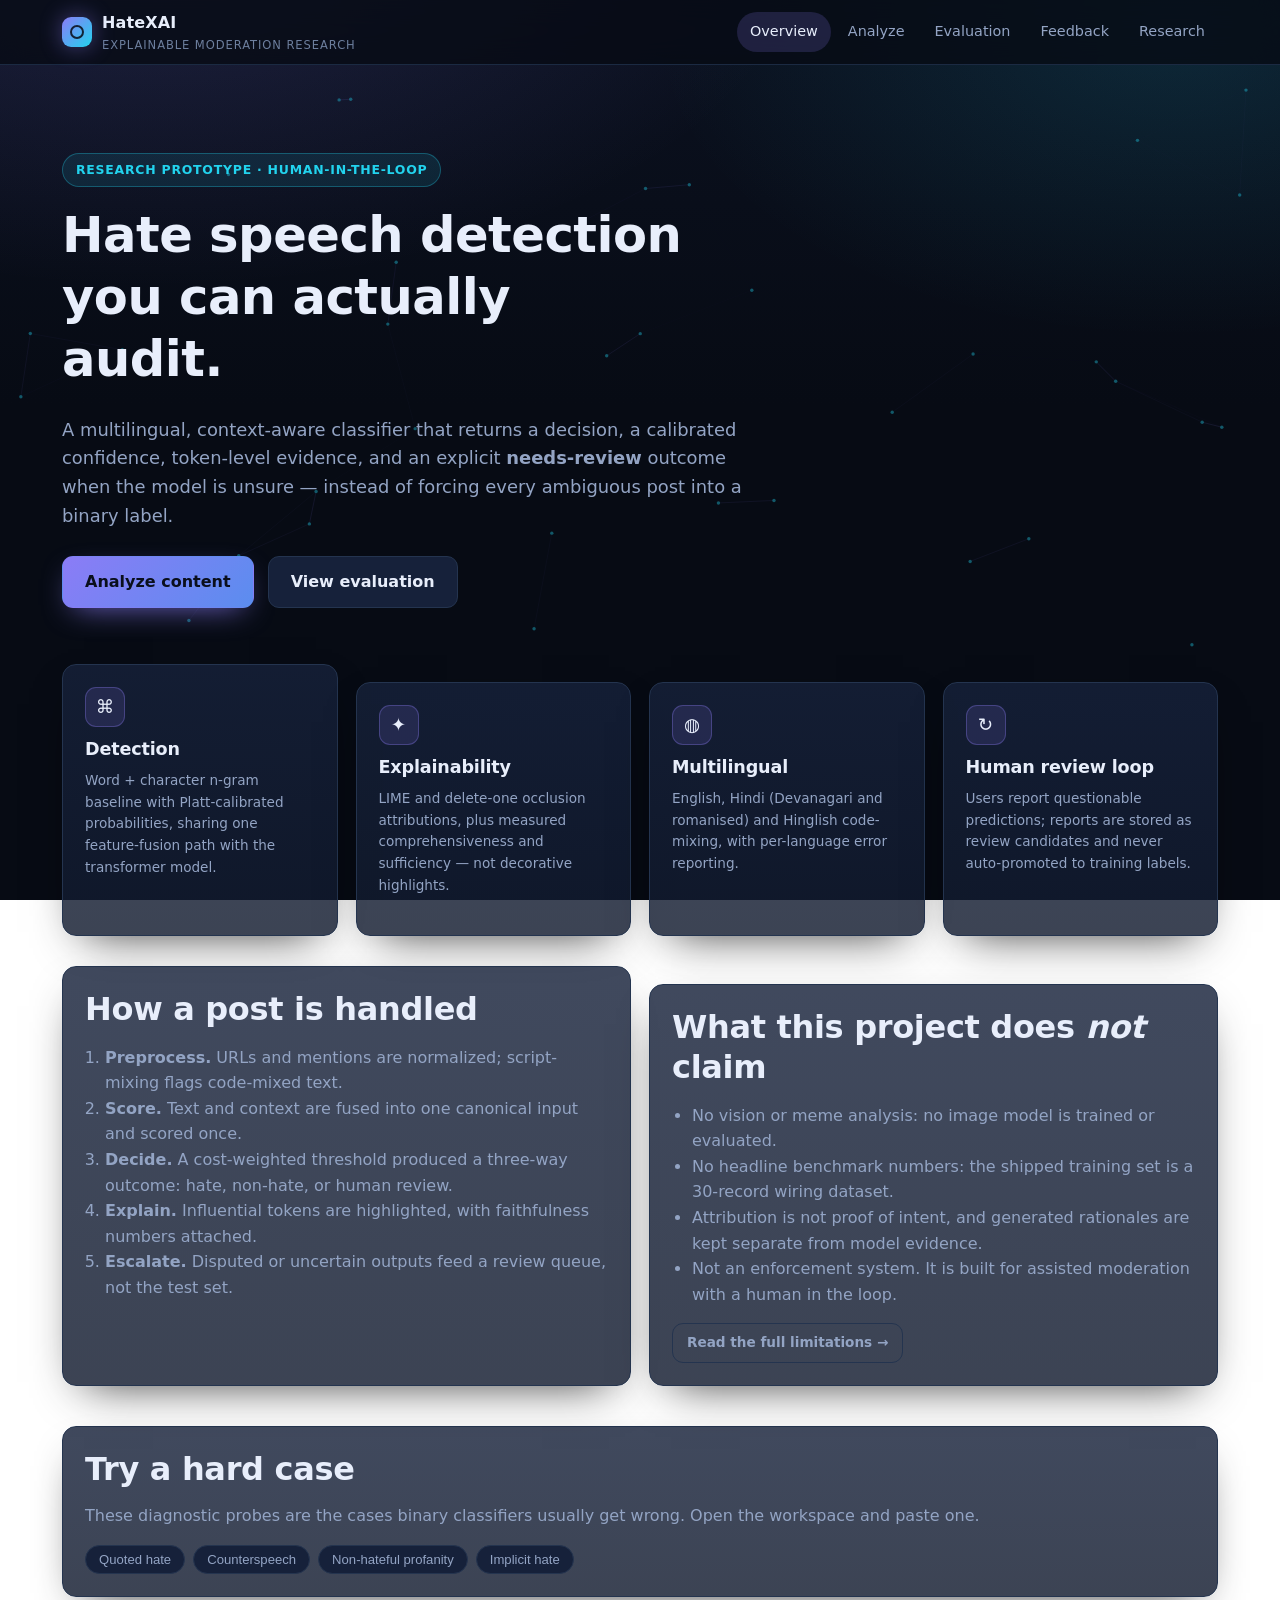
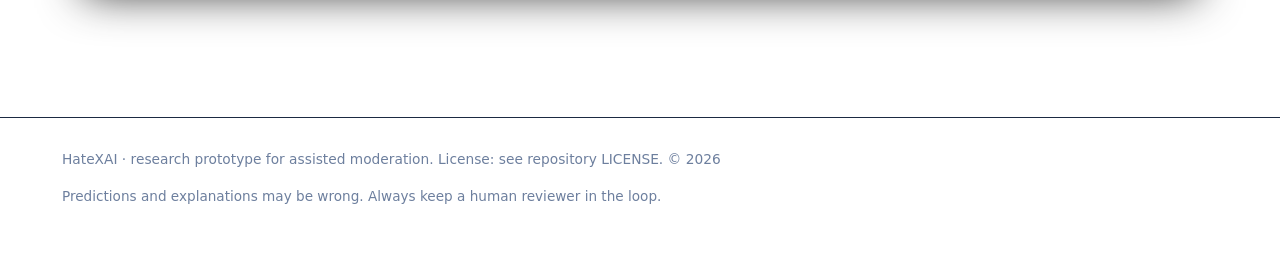
==== frontend/index.html @ 185dd2a1 "Add complete HateXAI project Co-authored-by: Copilot <223556219+Copilot@users.noreply.github.com>" ====
<!DOCTYPE html>
<html lang="en">
<head>
<meta charset="utf-8" />
<meta name="viewport" content="width=device-width, initial-scale=1" />
<title>HateXAI — Explainable Hate Speech Detection</title>
<meta name="description" content="Explainable, multilingual hate-speech detection with calibrated abstention and reward-optimized explanations." />
<link rel="stylesheet" href="css/styles.css" />
</head>
<body data-page="home">
<header class="site-header">
  <div class="container inner">
    <a class="brand" href="index.html">
      <span class="logo" aria-hidden="true"></span>
      <span>HateXAI <small>Explainable moderation research</small></span>
    </a>
    <nav class="nav" aria-label="Main">
      <a data-nav="home" href="index.html">Overview</a>
      <a data-nav="analyze" href="analyze.html">Analyze</a>
      <a data-nav="dashboard" href="dashboard.html">Evaluation</a>
      <a data-nav="feedback" href="feedback.html">Feedback</a>
      <a data-nav="research" href="research.html">Research</a>
    </nav>
  </div>
</header>

<main>
  <section class="hero">
    <canvas id="hero-canvas" class="hero-canvas" aria-hidden="true"></canvas>
    <div class="container">
      <span class="badge">Research prototype · human-in-the-loop</span>
      <h1>Hate speech detection you can actually audit.</h1>
      <p class="lead">
        A multilingual, context-aware classifier that returns a decision, a calibrated confidence,
        token-level evidence, and an explicit <strong>needs-review</strong> outcome when the model is unsure —
        instead of forcing every ambiguous post into a binary label.
      </p>
      <div class="hero-actions">
        <a class="btn btn-primary" href="analyze.html">Analyze content</a>
        <a class="btn btn-secondary" href="dashboard.html">View evaluation</a>
      </div>
    </div>
  </section>

  <section class="container" style="padding-bottom: 30px;">
    <div class="grid grid-4">
      <div class="card feature reveal">
        <div class="icon" aria-hidden="true">⌘</div>
        <h3>Detection</h3>
        <p class="muted small">Word + character n-gram baseline with Platt-calibrated probabilities, sharing one feature-fusion path with the transformer model.</p>
      </div>
      <div class="card feature reveal">
        <div class="icon" aria-hidden="true">✦</div>
        <h3>Explainability</h3>
        <p class="muted small">LIME and delete-one occlusion attributions, plus measured comprehensiveness and sufficiency — not decorative highlights.</p>
      </div>
      <div class="card feature reveal">
        <div class="icon" aria-hidden="true">◍</div>
        <h3>Multilingual</h3>
        <p class="muted small">English, Hindi (Devanagari and romanised) and Hinglish code-mixing, with per-language error reporting.</p>
      </div>
      <div class="card feature reveal">
        <div class="icon" aria-hidden="true">↻</div>
        <h3>Human review loop</h3>
        <p class="muted small">Users report questionable predictions; reports are stored as review candidates and never auto-promoted to training labels.</p>
      </div>
    </div>
  </section>

  <section class="container grid grid-2" style="padding-bottom: 40px;">
    <div class="card reveal">
      <div class="card-head"><h2 style="margin:0">How a post is handled</h2></div>
      <ol class="muted" style="padding-left: 20px;">
        <li><strong>Preprocess.</strong> URLs and mentions are normalized; script-mixing flags code-mixed text.</li>
        <li><strong>Score.</strong> Text and context are fused into one canonical input and scored once.</li>
        <li><strong>Decide.</strong> A cost-weighted threshold produced a three-way outcome: hate, non-hate, or human review.</li>
        <li><strong>Explain.</strong> Influential tokens are highlighted, with faithfulness numbers attached.</li>
        <li><strong>Escalate.</strong> Disputed or uncertain outputs feed a review queue, not the test set.</li>
      </ol>
    </div>
    <div class="card reveal">
      <div class="card-head"><h2 style="margin:0">What this project does <em>not</em> claim</h2></div>
      <ul class="muted" style="padding-left: 20px;">
        <li>No vision or meme analysis: no image model is trained or evaluated.</li>
        <li>No headline benchmark numbers: the shipped training set is a 30-record wiring dataset.</li>
        <li>Attribution is not proof of intent, and generated rationales are kept separate from model evidence.</li>
        <li>Not an enforcement system. It is built for assisted moderation with a human in the loop.</li>
      </ul>
      <a class="btn btn-ghost btn-sm" href="research.html">Read the full limitations →</a>
    </div>
  </section>

  <section class="container" style="padding-bottom: 50px;">
    <div class="card reveal">
      <div class="card-head"><h2 style="margin:0">Try a hard case</h2></div>
      <p class="muted">These diagnostic probes are the cases binary classifiers usually get wrong. Open the workspace and paste one.</p>
      <div class="chips" id="home-examples">
        <button class="chip" data-text="The poster said &quot;immigrants are vermin&quot; and the audience applauded. I am quoting it here because it should be condemned.">Quoted hate</button>
        <button class="chip" data-text="Anyone claiming that community are vermin is repeating a lie. Please stop sharing that meme.">Counterspeech</button>
        <button class="chip" data-text="Fuck, the build broke again five minutes before the demo.">Non-hateful profanity</button>
        <button class="chip" data-text="We should just make sure our kids go to a school with the right kind of children.">Implicit hate</button>
      </div>
    </div>
  </section>
</main>

<footer class="site-footer">
  <div class="container">
    <p>HateXAI · research prototype for assisted moderation. License: see repository LICENSE. © <span id="year"></span></p>
    <p class="small">Predictions and explanations may be wrong. Always keep a human reviewer in the loop.</p>
  </div>
</footer>

<script src="js/app.js"></script>
<script>
  // Forward a chosen example to the workspace.
  document.addEventListener("DOMContentLoaded", () => {
    document.querySelectorAll("#home-examples .chip").forEach((chip) => {
      chip.addEventListener("click", () => {
        sessionStorage.setItem("hatexai.prefill", chip.dataset.text || "");
        window.location.href = "analyze.html";
      });
    });
  });
</script>
</body>
</html>
---- frontend/css/styles.css ----
/* HateXAI frontend — design system
   Dark navy research dashboard, restrained violet/cyan accents, no frameworks. */

:root {
  --bg: #070b14;
  --bg-2: #0b1120;
  --panel: #111a2e;
  --panel-2: #16213a;
  --panel-3: #1b2942;
  --border: #24344f;
  --border-soft: #1b2a42;
  --text: #e8eefb;
  --muted: #93a4c4;
  --muted-2: #6d7f9e;
  --violet: #8b7cf6;
  --blue: #5b8def;
  --cyan: #22d3ee;
  --ok: #34d399;
  --warn: #f5b544;
  --danger: #f4587a;
  --hate: #ff5d7a;
  --radius: 14px;
  --radius-sm: 9px;
  --shadow: 0 18px 45px -22px rgba(0, 0, 0, 0.85);
  --maxw: 1200px;
  --font: "Inter", "Segoe UI", system-ui, -apple-system, "Helvetica Neue", Arial, sans-serif;
  --mono: "JetBrains Mono", "SFMono-Regular", Consolas, "Liberation Mono", monospace;
}

* { box-sizing: border-box; }

html { scroll-behavior: smooth; }

body {
  margin: 0;
  font-family: var(--font);
  color: var(--text);
  background:
    radial-gradient(1100px 600px at 12% -8%, rgba(139, 124, 246, 0.16), transparent 60%),
    radial-gradient(900px 520px at 92% 4%, rgba(34, 211, 238, 0.12), transparent 58%),
    linear-gradient(180deg, var(--bg-2), var(--bg) 45%);
  background-attachment: fixed;
  min-height: 100vh;
  line-height: 1.6;
  -webkit-font-smoothing: antialiased;
}

a { color: var(--cyan); text-decoration: none; }
a:hover { text-decoration: underline; }

h1, h2, h3, h4 { line-height: 1.25; margin: 0 0 .5em; font-weight: 650; letter-spacing: -0.01em; }
h1 { font-size: clamp(1.9rem, 4.4vw, 3.1rem); }
h2 { font-size: clamp(1.4rem, 2.6vw, 2rem); }
h3 { font-size: 1.1rem; }
p { margin: 0 0 1rem; }

.container { width: 100%; max-width: var(--maxw); margin: 0 auto; padding: 0 22px; }
.muted { color: var(--muted); }
.small { font-size: .85rem; }
.mono { font-family: var(--mono); }
.center { text-align: center; }
.stack > * + * { margin-top: 1rem; }
.hidden { display: none !important; }
.spacer { flex: 1; }

/* ---------- Header ---------- */
.site-header {
  position: sticky; top: 0; z-index: 40;
  backdrop-filter: blur(14px);
  background: rgba(7, 11, 20, 0.78);
  border-bottom: 1px solid var(--border-soft);
}
.site-header .inner { display: flex; align-items: center; gap: 18px; min-height: 64px; }
.brand { display: flex; align-items: center; gap: 10px; font-weight: 700; letter-spacing: .01em; color: var(--text); }
.brand:hover { text-decoration: none; }
.brand .logo {
  width: 30px; height: 30px; border-radius: 9px; flex: none;
  background: linear-gradient(135deg, var(--violet), var(--cyan));
  box-shadow: 0 0 22px rgba(139, 124, 246, .45);
  position: relative;
}
.brand .logo::after {
  content: ""; position: absolute; inset: 8px; border-radius: 50%;
  border: 2px solid rgba(7, 11, 20, .85);
}
.brand small { display: block; font-weight: 500; color: var(--muted-2); font-size: .72rem; letter-spacing: .08em; text-transform: uppercase; }
.nav { display: flex; gap: 4px; margin-left: auto; flex-wrap: wrap; }
.nav a {
  padding: 8px 13px; border-radius: 999px; color: var(--muted);
  font-size: .9rem; font-weight: 500; transition: color .18s, background .18s;
}
.nav a:hover { color: var(--text); background: rgba(139, 124, 246, .12); text-decoration: none; }
.nav a.active { color: var(--text); background: rgba(139, 124, 246, .18); }

/* ---------- Buttons ---------- */
.btn {
  display: inline-flex; align-items: center; justify-content: center; gap: 8px;
  padding: 12px 22px; border-radius: 11px; border: 1px solid transparent;
  font: inherit; font-weight: 600; cursor: pointer;
  transition: transform .14s ease, box-shadow .2s ease, background .2s ease, border-color .2s ease;
}
.btn:active { transform: translateY(1px); }
.btn-primary {
  background: linear-gradient(135deg, var(--violet), var(--blue));
  color: #0a0f1c; box-shadow: 0 10px 30px -12px rgba(139, 124, 246, .85);
}
.btn-primary:hover { box-shadow: 0 14px 38px -10px rgba(139, 124, 246, .95); transform: translateY(-1px); }
.btn-secondary { background: var(--panel-2); color: var(--text); border-color: var(--border); }
.btn-secondary:hover { background: var(--panel-3); border-color: var(--violet); }
.btn-ghost { background: transparent; color: var(--muted); border-color: var(--border); }
.btn-ghost:hover { color: var(--text); border-color: var(--cyan); }
.btn[disabled] { opacity: .55; cursor: not-allowed; transform: none; }
.btn-sm { padding: 8px 14px; font-size: .85rem; }

/* ---------- Cards / panels ---------- */
.card {
  background: linear-gradient(180deg, rgba(22, 33, 58, .82), rgba(17, 26, 46, .82));
  border: 1px solid var(--border);
  border-radius: var(--radius);
  padding: 22px;
  box-shadow: var(--shadow);
}
.card + .card { margin-top: 18px; }
.card-head { display: flex; align-items: center; gap: 12px; margin-bottom: 14px; }
.card-head h3 { margin: 0; }
.grid { display: grid; gap: 18px; }
.grid-2 { grid-template-columns: repeat(2, minmax(0, 1fr)); }
.grid-3 { grid-template-columns: repeat(3, minmax(0, 1fr)); }
.grid-4 { grid-template-columns: repeat(4, minmax(0, 1fr)); }
@media (max-width: 900px) { .grid-2, .grid-3, .grid-4 { grid-template-columns: 1fr; } }

/* ---------- Hero ---------- */
.hero { position: relative; padding: 88px 0 56px; overflow: hidden; }
.hero h1 { max-width: 18ch; }
.hero .lead { font-size: 1.12rem; color: var(--muted); max-width: 62ch; }
.hero-actions { display: flex; gap: 14px; flex-wrap: wrap; margin-top: 26px; }
.hero-canvas { position: absolute; inset: 0; z-index: -1; opacity: .55; }
.badge {
  display: inline-flex; align-items: center; gap: 8px;
  padding: 6px 13px; border-radius: 999px; font-size: .78rem; font-weight: 600;
  letter-spacing: .06em; text-transform: uppercase;
  color: var(--cyan); background: rgba(34, 211, 238, .1);
  border: 1px solid rgba(34, 211, 238, .3); margin-bottom: 18px;
}
.badge.warn { color: var(--warn); background: rgba(245, 181, 68, .1); border-color: rgba(245, 181, 68, .32); }

/* ---------- Feature cards ---------- */
.feature .icon {
  width: 40px; height: 40px; border-radius: 11px; display: grid; place-items: center;
  background: rgba(139, 124, 246, .14); border: 1px solid rgba(139, 124, 246, .32);
  font-size: 1.15rem; margin-bottom: 12px;
}

/* ---------- Forms ---------- */
label { display: block; font-weight: 600; font-size: .9rem; margin-bottom: 7px; }
textarea, input[type="text"], select {
  width: 100%; font: inherit; color: var(--text);
  background: var(--bg-2); border: 1px solid var(--border);
  border-radius: var(--radius-sm); padding: 13px 14px; resize: vertical;
  transition: border-color .18s, box-shadow .18s;
}
textarea:focus, input[type="text"]:focus, select:focus {
  outline: none; border-color: var(--violet);
  box-shadow: 0 0 0 3px rgba(139, 124, 246, .2);
}
.field-row { display: flex; align-items: baseline; justify-content: space-between; gap: 12px; margin-bottom: 7px; }
.counter { font-size: .78rem; color: var(--muted-2); font-family: var(--mono); }
.counter.over { color: var(--danger); }
.radio-row { display: flex; gap: 10px; flex-wrap: wrap; }
.radio-chip {
  border: 1px solid var(--border); border-radius: 999px; padding: 7px 15px;
  cursor: pointer; font-size: .88rem; color: var(--muted); transition: all .15s;
}
.radio-chip input { display: none; }
.radio-chip:has(input:checked) { border-color: var(--violet); color: var(--text); background: rgba(139, 124, 246, .14); }

/* ---------- Chips / examples ---------- */
.chips { display: flex; gap: 8px; flex-wrap: wrap; }
.chip {
  border: 1px solid var(--border); background: var(--panel-2); color: var(--muted);
  border-radius: 999px; padding: 6px 13px; font-size: .82rem; cursor: pointer; transition: all .15s;
}
.chip:hover { color: var(--text); border-color: var(--cyan); }

/* ---------- Results ---------- */
.result-head { display: flex; align-items: center; gap: 16px; flex-wrap: wrap; }
.verdict {
  font-size: 1.5rem; font-weight: 700; padding: 6px 18px; border-radius: 999px;
  border: 1px solid;
}
.verdict.hate { color: var(--hate); border-color: rgba(255, 93, 122, .5); background: rgba(255, 93, 122, .12); }
.verdict.non_hate { color: var(--ok); border-color: rgba(52, 211, 153, .45); background: rgba(52, 211, 153, .1); }
.verdict.review { color: var(--warn); border-color: rgba(245, 181, 68, .5); background: rgba(245, 181, 68, .12); }

.metric-tile { background: var(--panel-2); border: 1px solid var(--border); border-radius: var(--radius-sm); padding: 14px 16px; }
.metric-tile .k { font-size: .74rem; text-transform: uppercase; letter-spacing: .08em; color: var(--muted-2); }
.metric-tile .v { font-size: 1.45rem; font-weight: 700; font-family: var(--mono); }

/* Probability bar */
.prob-bars { margin: 16px 0; }
.prob-row { display: flex; align-items: center; gap: 12px; margin-bottom: 10px; }
.prob-label { width: 92px; font-size: .85rem; color: var(--muted); }
.prob-track { flex: 1; height: 12px; background: var(--bg-2); border-radius: 999px; overflow: hidden; border: 1px solid var(--border-soft); }
.prob-fill { height: 100%; width: 0; border-radius: 999px; transition: width .7s cubic-bezier(.22,1,.36,1); }
.prob-fill.hate { background: linear-gradient(90deg, #c2415c, var(--hate)); }
.prob-fill.non_hate { background: linear-gradient(90deg, #1f8f68, var(--ok)); }
.prob-value { width: 62px; text-align: right; font-family: var(--mono); font-size: .85rem; }

/* Token highlighting */
.tokens { display: flex; flex-wrap: wrap; gap: 6px; margin-top: 8px; }
.tok {
  padding: 5px 10px; border-radius: 8px; font-size: .88rem;
  border: 1px solid transparent; background: var(--panel-3); color: var(--text);
  cursor: default; transition: transform .12s;
}
.tok:hover { transform: translateY(-1px); }
.tok.pos { background: rgba(255, 93, 122, .18); border-color: rgba(255, 93, 122, .5); }
.tok.neg { background: rgba(52, 211, 153, .14); border-color: rgba(52, 211, 153, .42); }
.tok.neutral { background: var(--panel-3); border-color: var(--border); color: var(--muted); }

.uncertainty { display: flex; align-items: center; gap: 10px; padding: 12px 15px; border-radius: var(--radius-sm); border: 1px solid; }
.uncertainty.ok { border-color: rgba(52, 211, 153, .35); background: rgba(52, 211, 153, .07); }
.uncertainty.warn { border-color: rgba(245, 181, 68, .4); background: rgba(245, 181, 68, .09); }

.rationale { border-left: 3px solid var(--violet); padding: 12px 16px; background: rgba(139, 124, 246, .07); border-radius: 0 var(--radius-sm) var(--radius-sm) 0; }
.disclaimer { border-left: 3px solid var(--muted-2); padding: 10px 14px; color: var(--muted); font-size: .85rem; background: rgba(255,255,255,.02); }

/* ---------- Tables ---------- */
table { width: 100%; border-collapse: collapse; font-size: .9rem; }
th, td { padding: 10px 12px; text-align: left; border-bottom: 1px solid var(--border-soft); }
th { font-size: .74rem; text-transform: uppercase; letter-spacing: .07em; color: var(--muted-2); font-weight: 600; }
tbody tr:hover { background: rgba(139, 124, 246, .05); }
td.num, th.num { text-align: right; font-family: var(--mono); }
.pill { display: inline-block; padding: 3px 10px; border-radius: 999px; font-size: .74rem; font-weight: 600; }
.pill.ok { background: rgba(52, 211, 153, .15); color: var(--ok); }
.pill.bad { background: rgba(255, 93, 122, .15); color: var(--hate); }
.pill.neutral { background: rgba(147, 164, 196, .14); color: var(--muted); }
.pill.warn { background: rgba(245, 181, 68, .15); color: var(--warn); }

/* Confusion matrix */
.cm-grid { display: grid; grid-template-columns: repeat(2, 1fr); gap: 10px; max-width: 360px; }
.cm-cell { border-radius: var(--radius-sm); padding: 16px; border: 1px solid var(--border); text-align: center; }
.cm-cell .n { font-family: var(--mono); font-size: 1.6rem; font-weight: 700; }
.cm-cell .l { font-size: .74rem; color: var(--muted); text-transform: uppercase; letter-spacing: .06em; }
.cm-cell.tp { background: rgba(52, 211, 153, .12); }
.cm-cell.tn { background: rgba(52, 211, 153, .07); }
.cm-cell.fp { background: rgba(245, 181, 68, .12); }
.cm-cell.fn { background: rgba(255, 93, 122, .12); }

/* Bar chart (pure CSS) */
.bars { display: flex; flex-direction: column; gap: 10px; }
.bar-row { display: grid; grid-template-columns: 150px 1fr 56px; gap: 12px; align-items: center; font-size: .86rem; }
.bar-track { height: 14px; background: var(--bg-2); border-radius: 999px; overflow: hidden; border: 1px solid var(--border-soft); }
.bar-fill { height: 100%; width: 0; background: linear-gradient(90deg, var(--blue), var(--violet)); transition: width .8s cubic-bezier(.22,1,.36,1); }
.bar-fill.accent { background: linear-gradient(90deg, var(--cyan), var(--blue)); }
.bar-fill.warn { background: linear-gradient(90deg, #b9822b, var(--warn)); }
.bar-fill.danger { background: linear-gradient(90deg, #b23a55, var(--hate)); }

/* ---------- States ---------- */
.skeleton { border-radius: var(--radius-sm); background: linear-gradient(90deg, var(--panel-2) 25%, var(--panel-3) 50%, var(--panel-2) 75%); background-size: 200% 100%; animation: shimmer 1.4s infinite; height: 14px; margin: 9px 0; }
@keyframes shimmer { 0% { background-position: 200% 0; } 100% { background-position: -200% 0; } }
.empty { text-align: center; padding: 34px 18px; color: var(--muted); border: 1px dashed var(--border); border-radius: var(--radius-sm); }
.alert { padding: 13px 16px; border-radius: var(--radius-sm); border: 1px solid; margin: 12px 0; font-size: .9rem; }
.alert.error { border-color: rgba(255, 93, 122, .45); background: rgba(255, 93, 122, .1); color: #ffc9d3; }
.alert.warn { border-color: rgba(245, 181, 68, .45); background: rgba(245, 181, 68, .1); color: #f7dfb0; }
.alert.ok { border-color: rgba(52, 211, 153, .45); background: rgba(52, 211, 153, .1); color: #b6f0d9; }

.spinner {
  width: 16px; height: 16px; border-radius: 50%; display: inline-block;
  border: 2px solid rgba(255,255,255,.3); border-top-color: #fff;
  animation: spin .7s linear infinite;
}
@keyframes spin { to { transform: rotate(360deg); } }

/* ---------- Reveal animation ---------- */
.reveal { opacity: 0; transform: translateY(14px); transition: opacity .55s ease, transform .55s ease; }
.reveal.in { opacity: 1; transform: none; }

/* ---------- Footer ---------- */
.site-footer { margin-top: 70px; padding: 30px 0 44px; border-top: 1px solid var(--border-soft); color: var(--muted-2); font-size: .86rem; }

/* ---------- Accessibility ---------- */
:focus-visible { outline: 2px solid var(--cyan); outline-offset: 2px; }
.visually-hidden { position: absolute; width: 1px; height: 1px; overflow: hidden; clip: rect(0 0 0 0); white-space: nowrap; }

@media (prefers-reduced-motion: reduce) {
  *, *::before, *::after { animation-duration: .001ms !important; animation-iteration-count: 1 !important; transition-duration: .001ms !important; scroll-behavior: auto !important; }
  .reveal { opacity: 1; transform: none; }
}
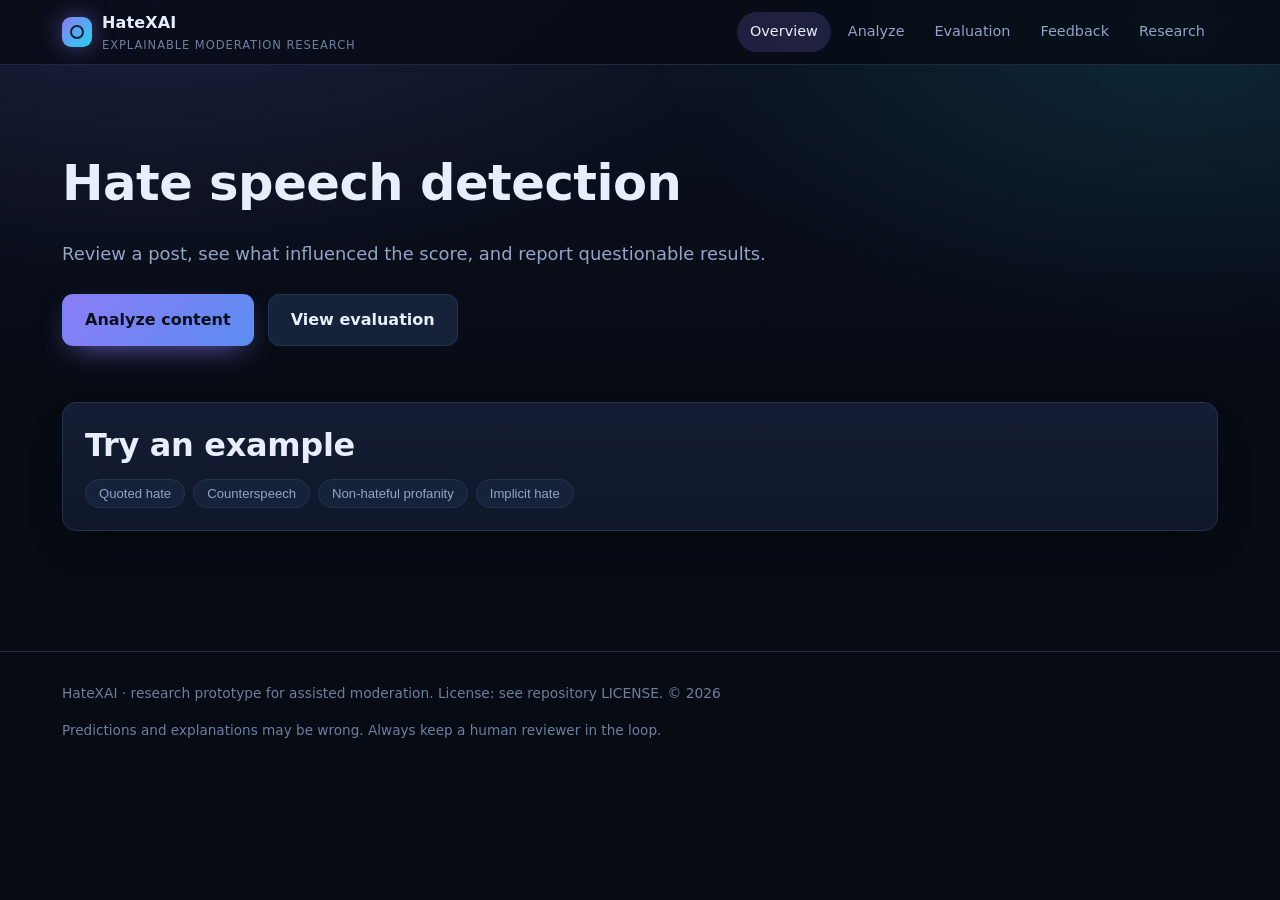
==== commit 1a9af917: "Serve English meme pilot with region explanations and clearer UI" ====
--- a/frontend/index.html
+++ b/frontend/index.html
@@ -4,7 +4,7 @@
 <meta charset="utf-8" />
 <meta name="viewport" content="width=device-width, initial-scale=1" />
 <title>HateXAI — Explainable Hate Speech Detection</title>
-<meta name="description" content="Explainable, multilingual hate-speech detection with calibrated abstention and reward-optimized explanations." />
+<meta name="description" content="Hate speech detection and explanations for human review." />
 <link rel="stylesheet" href="css/styles.css" />
 </head>
 <body data-page="home">
@@ -26,14 +26,10 @@
 
 <main>
   <section class="hero">
-    <canvas id="hero-canvas" class="hero-canvas" aria-hidden="true"></canvas>
     <div class="container">
-      <span class="badge">Research prototype · human-in-the-loop</span>
-      <h1>Hate speech detection you can actually audit.</h1>
+      <h1>Hate speech detection</h1>
       <p class="lead">
-        A multilingual, context-aware classifier that returns a decision, a calibrated confidence,
-        token-level evidence, and an explicit <strong>needs-review</strong> outcome when the model is unsure —
-        instead of forcing every ambiguous post into a binary label.
+        Review a post, see what influenced the score, and report questionable results.
       </p>
       <div class="hero-actions">
         <a class="btn btn-primary" href="analyze.html">Analyze content</a>
@@ -42,58 +38,9 @@
     </div>
   </section>
 
-  <section class="container" style="padding-bottom: 30px;">
-    <div class="grid grid-4">
-      <div class="card feature reveal">
-        <div class="icon" aria-hidden="true">⌘</div>
-        <h3>Detection</h3>
-        <p class="muted small">Word + character n-gram baseline with Platt-calibrated probabilities, sharing one feature-fusion path with the transformer model.</p>
-      </div>
-      <div class="card feature reveal">
-        <div class="icon" aria-hidden="true">✦</div>
-        <h3>Explainability</h3>
-        <p class="muted small">LIME and delete-one occlusion attributions, plus measured comprehensiveness and sufficiency — not decorative highlights.</p>
-      </div>
-      <div class="card feature reveal">
-        <div class="icon" aria-hidden="true">◍</div>
-        <h3>Multilingual</h3>
-        <p class="muted small">English, Hindi (Devanagari and romanised) and Hinglish code-mixing, with per-language error reporting.</p>
-      </div>
-      <div class="card feature reveal">
-        <div class="icon" aria-hidden="true">↻</div>
-        <h3>Human review loop</h3>
-        <p class="muted small">Users report questionable predictions; reports are stored as review candidates and never auto-promoted to training labels.</p>
-      </div>
-    </div>
-  </section>
-
-  <section class="container grid grid-2" style="padding-bottom: 40px;">
-    <div class="card reveal">
-      <div class="card-head"><h2 style="margin:0">How a post is handled</h2></div>
-      <ol class="muted" style="padding-left: 20px;">
-        <li><strong>Preprocess.</strong> URLs and mentions are normalized; script-mixing flags code-mixed text.</li>
-        <li><strong>Score.</strong> Text and context are fused into one canonical input and scored once.</li>
-        <li><strong>Decide.</strong> A cost-weighted threshold produced a three-way outcome: hate, non-hate, or human review.</li>
-        <li><strong>Explain.</strong> Influential tokens are highlighted, with faithfulness numbers attached.</li>
-        <li><strong>Escalate.</strong> Disputed or uncertain outputs feed a review queue, not the test set.</li>
-      </ol>
-    </div>
-    <div class="card reveal">
-      <div class="card-head"><h2 style="margin:0">What this project does <em>not</em> claim</h2></div>
-      <ul class="muted" style="padding-left: 20px;">
-        <li>No vision or meme analysis: no image model is trained or evaluated.</li>
-        <li>No headline benchmark numbers: the shipped training set is a 30-record wiring dataset.</li>
-        <li>Attribution is not proof of intent, and generated rationales are kept separate from model evidence.</li>
-        <li>Not an enforcement system. It is built for assisted moderation with a human in the loop.</li>
-      </ul>
-      <a class="btn btn-ghost btn-sm" href="research.html">Read the full limitations →</a>
-    </div>
-  </section>
-
   <section class="container" style="padding-bottom: 50px;">
     <div class="card reveal">
-      <div class="card-head"><h2 style="margin:0">Try a hard case</h2></div>
-      <p class="muted">These diagnostic probes are the cases binary classifiers usually get wrong. Open the workspace and paste one.</p>
+      <div class="card-head"><h2 style="margin:0">Try an example</h2></div>
       <div class="chips" id="home-examples">
         <button class="chip" data-text="The poster said &quot;immigrants are vermin&quot; and the audience applauded. I am quoting it here because it should be condemned.">Quoted hate</button>
         <button class="chip" data-text="Anyone claiming that community are vermin is repeating a lie. Please stop sharing that meme.">Counterspeech</button>
--- a/frontend/css/styles.css
+++ b/frontend/css/styles.css
@@ -127,14 +127,13 @@
 .grid-2 { grid-template-columns: repeat(2, minmax(0, 1fr)); }
 .grid-3 { grid-template-columns: repeat(3, minmax(0, 1fr)); }
 .grid-4 { grid-template-columns: repeat(4, minmax(0, 1fr)); }
-@media (max-width: 900px) { .grid-2, .grid-3, .grid-4 { grid-template-columns: 1fr; } }
+@media (max-width: 900px) { .grid-2, .grid-3, .grid-4 { grid-template-columns: minmax(0, 1fr); } }
 
 /* ---------- Hero ---------- */
 .hero { position: relative; padding: 88px 0 56px; overflow: hidden; }
 .hero h1 { max-width: 18ch; }
 .hero .lead { font-size: 1.12rem; color: var(--muted); max-width: 62ch; }
 .hero-actions { display: flex; gap: 14px; flex-wrap: wrap; margin-top: 26px; }
-.hero-canvas { position: absolute; inset: 0; z-index: -1; opacity: .55; }
 .badge {
   display: inline-flex; align-items: center; gap: 8px;
   padding: 6px 13px; border-radius: 999px; font-size: .78rem; font-weight: 600;
@@ -143,13 +142,6 @@
   border: 1px solid rgba(34, 211, 238, .3); margin-bottom: 18px;
 }
 .badge.warn { color: var(--warn); background: rgba(245, 181, 68, .1); border-color: rgba(245, 181, 68, .32); }
-
-/* ---------- Feature cards ---------- */
-.feature .icon {
-  width: 40px; height: 40px; border-radius: 11px; display: grid; place-items: center;
-  background: rgba(139, 124, 246, .14); border: 1px solid rgba(139, 124, 246, .32);
-  font-size: 1.15rem; margin-bottom: 12px;
-}
 
 /* ---------- Forms ---------- */
 label { display: block; font-weight: 600; font-size: .9rem; margin-bottom: 7px; }
@@ -209,11 +201,16 @@
 /* Token highlighting */
 .tokens { display: flex; flex-wrap: wrap; gap: 6px; margin-top: 8px; }
 .tok {
+  max-width: 100%; overflow-wrap: anywhere;
   padding: 5px 10px; border-radius: 8px; font-size: .88rem;
   border: 1px solid transparent; background: var(--panel-3); color: var(--text);
   cursor: default; transition: transform .12s;
 }
 .tok:hover { transform: translateY(-1px); }
+.meme-preview { position: relative; width: fit-content; max-width: 100%; }
+.meme-preview img { display: block; max-width: 100%; max-height: 420px; }
+.meme-regions { position: absolute; inset: 0; display: grid; grid-template-columns: repeat(3, 1fr); }
+.meme-regions span { border: 1px solid rgba(255,255,255,.35); }
 .tok.pos { background: rgba(255, 93, 122, .18); border-color: rgba(255, 93, 122, .5); }
 .tok.neg { background: rgba(52, 211, 153, .14); border-color: rgba(52, 211, 153, .42); }
 .tok.neutral { background: var(--panel-3); border-color: var(--border); color: var(--muted); }
@@ -226,6 +223,7 @@
 .disclaimer { border-left: 3px solid var(--muted-2); padding: 10px 14px; color: var(--muted); font-size: .85rem; background: rgba(255,255,255,.02); }
 
 /* ---------- Tables ---------- */
+.table-scroll { max-width: 100%; overflow-x: auto; }
 table { width: 100%; border-collapse: collapse; font-size: .9rem; }
 th, td { padding: 10px 12px; text-align: left; border-bottom: 1px solid var(--border-soft); }
 th { font-size: .74rem; text-transform: uppercase; letter-spacing: .07em; color: var(--muted-2); font-weight: 600; }
